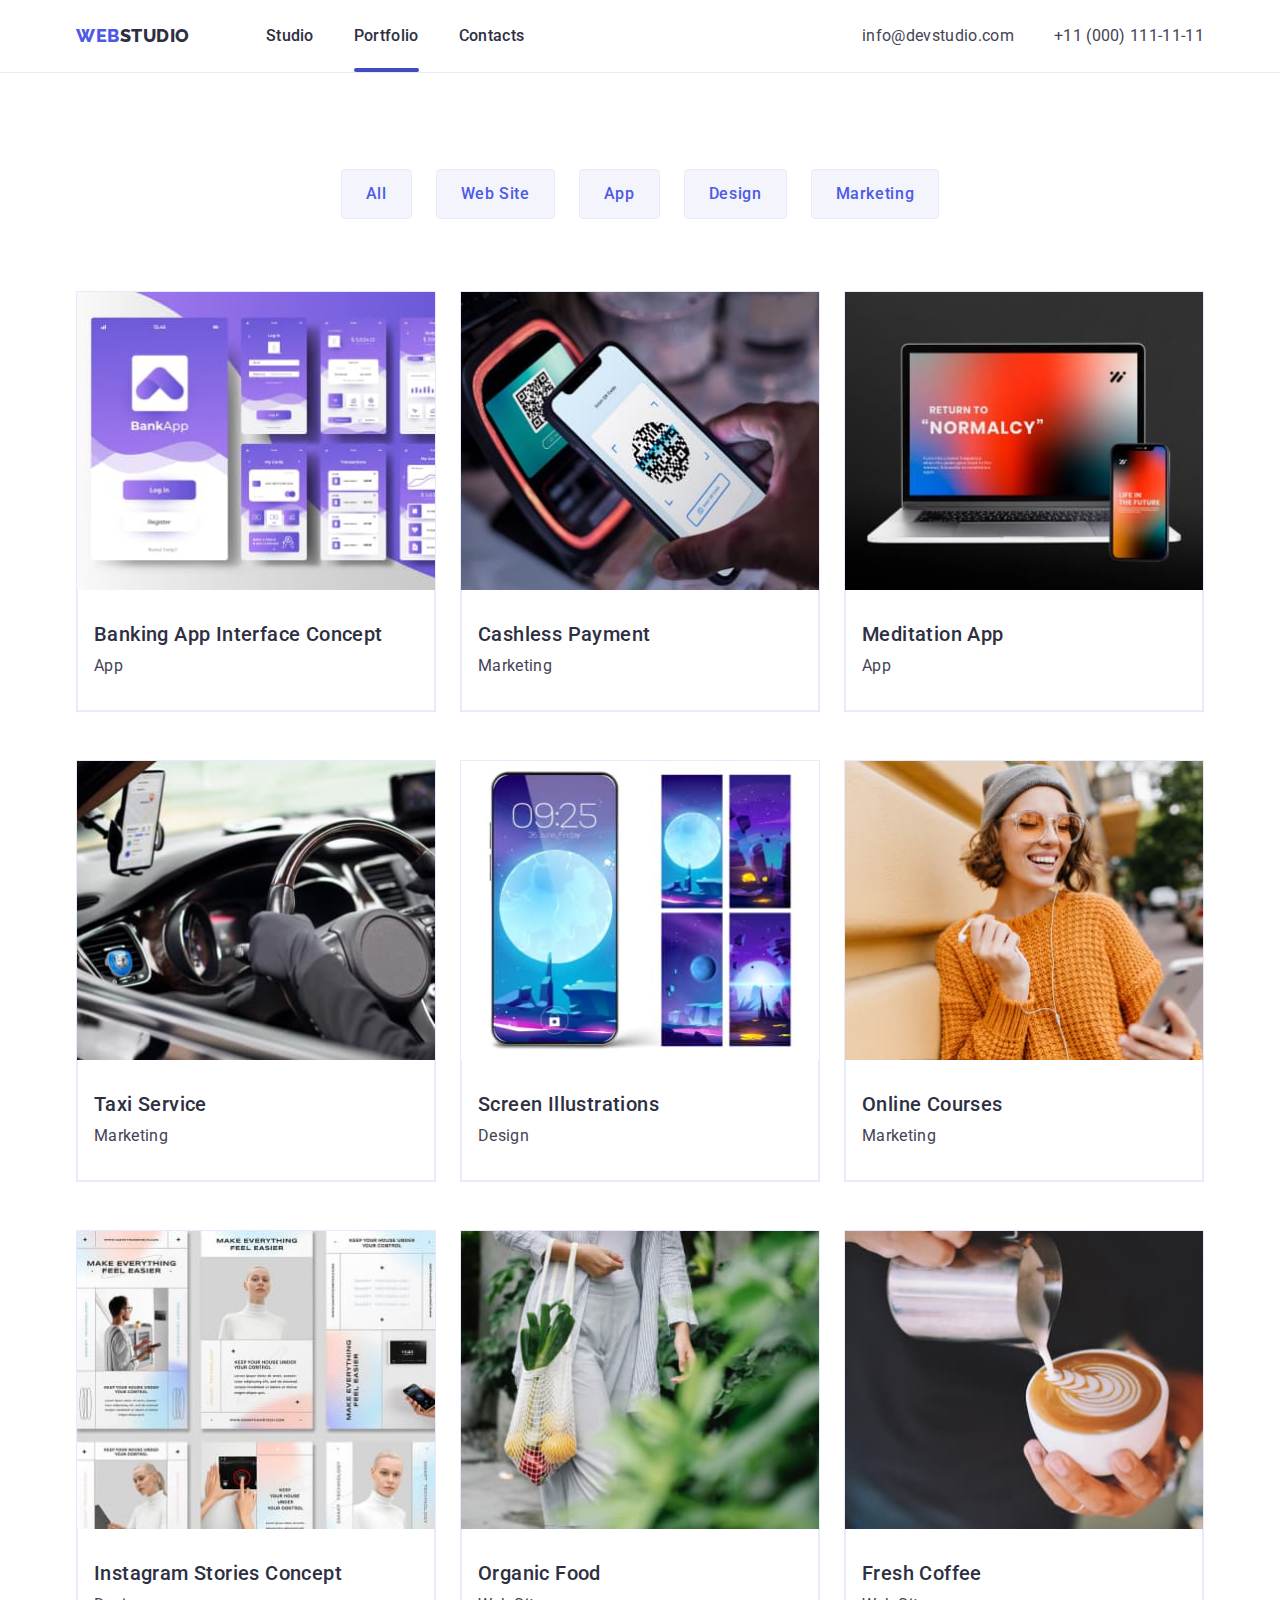
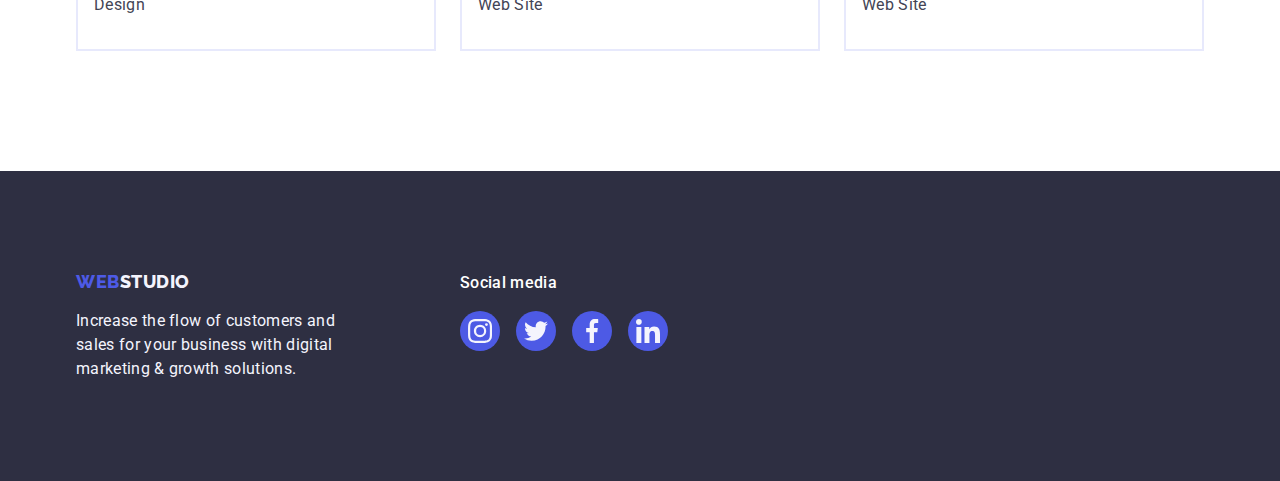
==== portfolio.html @ f9c28d82 "header+footer" ====
<!DOCTYPE html>
<html lang="en">
  <head>
    <meta charset="UTF-8" />
    <meta http-equiv="X-UA-Compatible" content="IE=edge" />
    <meta name="viewport" content="width=device-width, initial-scale=1.0" />
    <title>Document</title>
    <link rel="preconnect" href="https://fonts.googleapis.com" />
    <link rel="preconnect" href="https://fonts.gstatic.com" crossorigin />
    <link rel="preconnect" href="https://fonts.googleapis.com" />
    <link rel="preconnect" href="https://fonts.gstatic.com" crossorigin />
    <link
      href="https://fonts.googleapis.com/css2?family=Raleway:wght@800&family=Roboto:wght@400;500;700;900&display=swap"
      rel="stylesheet"
    />
    <link
      rel="stylesheet"
      href="https://cdnjs.cloudflare.com/ajax/libs/modern-normalize/2.0.0/modern-normalize.min.css"
      integrity="sha512-4xo8blKMVCiXpTaLzQSLSw3KFOVPWhm/TRtuPVc4WG6kUgjH6J03IBuG7JZPkcWMxJ5huwaBpOpnwYElP/m6wg=="
      crossorigin="anonymous"
      referrerpolicy="no-referrer"
    />
    <link rel="stylesheet" href="./css/styles.css" />
  </head>
  <body>
	<header class="header-border">
      <div class="container header-container">
        <nav class="header-navigation">
          <a class="link web" href="./index.html"
            >Web<span class="web-studio">Studio</span></a
          >
          <ul class="header-navigation-list list">
            <li class="navigation-list">
              <a href="./index.html" class="header-nav link">Studio</a>
            </li>
            <li class="navigation-list">
              <a href="./portfolio.html" class="header-nav link current"
                >Portfolio</a
              >
            </li>
            <li class="navigation-list">
              <a href="" class="header-nav link">Contacts</a>
            </li>
          </ul>
        </nav>
        <address class="adress">
          <ul class="header-navigation-adress list">
            <li>
              <a class="btn-adress link" href="mailto:info@devstudio.com"
                >info@devstudio.com
              </a>
            </li>
            <li>
              <a class="btn-adress link" href="tel:+110001111111"
                >+11 (000) 111-11-11</a
              >
            </li>
          </ul>
        </address>
      </div>
    </header>
    <main>
      <section class="section-portfolio-btn">
        <div class="container">
          <h1 class="visually-hidden">Portfolio</h1>
          <ul class="list portfolio-btn">
            <li class="portfolio-btn-list">
              <button type="button" class="btn">All</button>
            </li>
            <li class="portfolio-btn-list">
              <button type="button" class="btn">Web Site</button>
            </li>
            <li class="portfolio-btn-list">
              <button type="button" class="btn">App</button>
            </li>
            <li class="portfolio-btn-list">
              <button type="button" class="btn">Design</button>
            </li>
            <li class="portfolio-btn-list">
              <button type="button" class="btn">Marketing</button>
            </li>
          </ul>
          <ul class="list portfolio-list">
            <li class="portfolio-item-list">
              <a href="#" class="link"></a>
                <div class="overlay">
                  <img
                    src="./images/bankingapp.jpg"
                    alt="bankingapp"
                    width="360"
                    height="300"
                  />
                  <p class="overlay-text">
                    14 Stylish and User-Friendly App Design Concepts · Task
                    Manager App · Calorie Tracker App · Exotic Fruit Ecommerce
                    App · Cloud Storage App
                  </p>
                </div>
                <div class="portfolio-container">
                  <h2 class="rules-description">
                    Banking App Interface Concept
                  </h2>
                  <p class="rules-work">App</p>
                </div>
              </a>
            </li>
            <li class="portfolio-item-list">
              <a href="#" class="link">
               <div class="overlay">
					<img
                  src="./images/payment.jpg"
                  alt="payment"
                  width="360"
                  height="300"
                />
					 <p class="overlay-text">
						14 Stylish and User-Friendly App Design Concepts · Task
						Manager App · Calorie Tracker App · Exotic Fruit Ecommerce
						App · Cloud Storage App
					 </p>
					</div> 
                <div class="portfolio-container">
                  <h2 class="rules-description">Cashless Payment</h2>
                  <p class="rules-work">Marketing</p>
                </div></a
              >
            </li>
            <li class="portfolio-item-list">
              <a href="#" class="link">
					<div class="overlay">
                <img
                  src="./images/Meditationapp.jpg"
                  alt="Meditation"
                  width="360"
                  height="300"
                />
					 <p class="overlay-text">
						14 Stylish and User-Friendly App Design Concepts · Task
						Manager App · Calorie Tracker App · Exotic Fruit Ecommerce
						App · Cloud Storage App
					 </p></div>
                <div class="portfolio-container">
                  <h2 class="rules-description">Meditation App</h2>
                  <p class="rules-work">App</p>
                </div></a
              >
            </li>
            <li class="portfolio-item-list">
              <a href="#" class="link">
					<div class="overlay">
                <img
                  src="./images/Taxi.jpg"
                  alt="TaxiService"
                  width="360"
                  height="300"
                />
					 <p class="overlay-text">
						14 Stylish and User-Friendly App Design Concepts · Task
						Manager App · Calorie Tracker App · Exotic Fruit Ecommerce
						App · Cloud Storage App
					 </p>
					</div>
                <div class="portfolio-container">
                  <h2 class="rules-description">Taxi Service</h2>
                  <p class="rules-work">Marketing</p>
                </div></a
              >
            </li>
            <li class="portfolio-item-list">
              <a href="#" class="link">
					<div class="overlay">
                <img
                  src="./images/screen.jpg"
                  alt="screenillustration"
                  width="360"
                  height="300"
                />
					 <p class="overlay-text">
						14 Stylish and User-Friendly App Design Concepts · Task
						Manager App · Calorie Tracker App · Exotic Fruit Ecommerce
						App · Cloud Storage App
					 </p>
					</div>
                <div class="portfolio-container">
                  <h2 class="rules-description">Screen Illustrations</h2>
                  <p class="rules-work">Design</p>
                </div></a
              >
            </li>
            <li class="portfolio-item-list">
              <a href="#" class="link">
					<div class="overlay">
                <img
                  src="./images/OnlineCourses.jpg"
                  alt="OnlineCourses"
                  width="360"
                  height="300"
                />
					 <p class="overlay-text">
						14 Stylish and User-Friendly App Design Concepts · Task
						Manager App · Calorie Tracker App · Exotic Fruit Ecommerce
						App · Cloud Storage App
					 </p>
					</div>
                <div class="portfolio-container">
                  <h2 class="rules-description">Online Courses</h2>
                  <p class="rules-work">Marketing</p>
                </div></a
              >
            </li>
            <li class="portfolio-item-list">
              <a href="#" class="link">
					<div class="overlay">
                <img
                  src="./images/Instagram.jpg"
                  alt="Instagramstories"
                  width="360"
                  height="300"
                />
					 <p class="overlay-text">
						14 Stylish and User-Friendly App Design Concepts · Task
						Manager App · Calorie Tracker App · Exotic Fruit Ecommerce
						App · Cloud Storage App
					 </p></div>
                <div class="portfolio-container">
                  <h2 class="rules-description">Instagram Stories Concept</h2>
                  <p class="rules-work">Design</p>
                </div></a
              >
            </li>
            <li class="portfolio-item-list">
              <a href="#" class="link">
					<div class="overlay">
                <img
                  src="./images/organicfood.jpg"
                  alt="bankingapp"
                  width="360"
                  height="300"
                />
					 <p class="overlay-text">
						14 Stylish and User-Friendly App Design Concepts · Task
						Manager App · Calorie Tracker App · Exotic Fruit Ecommerce
						App · Cloud Storage App
					 </p>
					</div>
                <div class="portfolio-container">
                  <h2 class="rules-description">Organic Food</h2>
                  <p class="rules-work">Web Site</p>
                </div></a
              >
            </li>
            <li class="portfolio-item-list">
              <a href="#" class="link">
					<div class="overlay">
                <img
                  src="./images/freshcofee.jpg"
                  alt="freshcofee"
                  width="360"
                  height="300"
                />
					 <p class="overlay-text">
						14 Stylish and User-Friendly App Design Concepts · Task
						Manager App · Calorie Tracker App · Exotic Fruit Ecommerce
						App · Cloud Storage App
					 </p>
					</div>
                <div class="portfolio-container">
                  <h2 class="rules-description">Fresh Coffee</h2>
                  <p class="rules-work">Web Site</p>
                </div>
              </a>
            </li>
          </ul>
        </div>
      </section>
    </main>
	 <footer class="footer">
      <div class="container footer-container">
			<div class="footer-studio-flex">
        <a href="./index.html" class="link web-footer"
          >Web<span class="web-studio-footer">Studio</span>
        </a>
        <p class="footer-text">
          Increase the flow of customers and sales for your business with
          digital marketing & growth solutions.
        </p>
		</div>
		  <div class="footer-social-links">
			<h3 class="footer-social-media">Social media</h3>
			<ul class="list social-list">
				<li class="footer-social-item">
				  <a href="" class="svg-link">
					 <svg class="social-link" width="24px" height="24px">
						<use href="./images/icons.svg#icon-instagram-2"></use>
					 </svg>
				  </a>
				</li>
				<li class="footer-social-item">
				  <a href="" class="svg-link">
					<svg class="social-link" width="24px" height="24px">
						<use href="./images/icons.svg#icon-twitter-1"></use>
					 </svg>
				  </a>
				</li>
				<li class="footer-social-item">
				  <a href="" class="svg-link">
					<svg class="social-link" width="24px" height="24px">
						<use href="./images/icons.svg#icon-facebook-1"></use>
					 </svg>
				  </a>
				</li>
				<li class="footer-social-item">
				  <a href="" class="svg-link">
					<svg class="social-link" width="24px" height="24px">
						<use href="./images/icons.svg#icon-linkedin-1"></use>
					 </svg>
				  </a>
				</li>
			 </ul>
		  </div>
      </div>
    </footer>
  </body>
</html>
---- css/styles.css ----
/* Variables */
:root {
--primary-blue: #4D5AE5;
--pressed-blue: #404BBF;
--overlay-dark:#2E2F42;
--success-message:#31D0AA;
--main-text:#434455;
--secondary-text:#8E8F99;
--accent-color:#E7E9FC;
--background-lite:#F4F4FD;
--hero-background:#2E2F42;
--white-background:#FFFFFF;
--modal-background:#FCFCFC;
--btn-color:rgba(0, 0, 0, 0.15);
--text-shadow:rgba(0, 0, 0, 0.25);
--box-shadow:rgba(46, 47, 66, 0.08), 0px 1px 1px 0px rgba(46, 47, 66, 0.16), 0px 1px 6px 0px rgba(46, 47, 66, 0.08);
}
/* Base styles */
*,
*::before,
*::after {
  box-sizing: border-box;
}
ul,
ol {
  padding: 0;
}
body,
h1,
h2,
h3,
h4,
p,
ul,
ol,
li,
figure,
figcaption,
blockquote,
dl,
dd {
  margin: 0;
}
body {
	font-family: "Roboto", sans-serif;
	color: var(--main-text);
	background-color: var(--white-background);
}
address {
	font-style: normal;
}
a {
		text-decoration: none;
		color: currentColor;
	}
img {
	display: block;
	max-width: 100%;
	height: auto;
}
	/* components-style */
.visually-hidden {
		position: absolute;
		width: 1px;
		height: 1px;
		margin: -1px;
		border: 0;
		padding: 0;
		white-space: nowrap;
		clip-path: inset(100%);
		clip: rect(0 0 0 0);
		overflow: hidden;
		}
.container {
	width: 1158px;
	padding: 0 15px;
	margin: 0 auto;
}
.section {
	padding: 120px 0;
}
.section-portfolio-btn {
	padding: 96px 0 120px 0;
}
.portfolio-btn {
	display: flex;
	gap: 24px;
	flex-wrap: wrap;
text-align: center;
justify-content: center;
	margin-bottom: 72px;
	
}
.btn {
	background-color: var(--background-lite);
	color: var(--primary-blue);
	font-family: "Roboto", sans-serif;
	font-size: 16px;
	font-weight: 500;
	line-height: 1.5;
	letter-spacing: 0.04em;
	cursor: pointer;
	display: block;
	padding: 12px 24px;
	border-radius: 4px;
	border: 1px solid var(--accent-color);
	
}
.btn:hover,
.btn:focus {
	background-color: var(--pressed-blue);
	color: var(--white-background);
	border: 1px solid transparent 
	}

.btn-adress {
	font-size: 16px;
	line-height: 1.5;
	font-weight: 400;
	letter-spacing: 0.02em;
}
.btn-adress:hover,
.btn-adress:focus {
	color: var(--pressed-blue);
}
.list {
list-style: none;
}
.link {
	text-decoration: none;
}

/*	HEADER */
.header-border {
	border-bottom: 1px solid var(--accent-color);
}
.header-container {
	display: flex;
	align-items: center;
}
.web {
color: var(--primary-blue);
font-family: "Raleway",sans-serif;
font-weight: 800;
font-size: 18px;
line-height: 1.17;
letter-spacing: 0.03em;
text-transform: uppercase;
display: flex;
align-items: center;
margin-left: auto;
margin-right: 76px;
}
.web-studio {
color: var(--overlay-dark);
}
.header-navigation {
	display: flex;
	align-items: center;
}
.adress {
	margin-left: auto;
}
.header-navigation-adress {
	display: flex;
	gap: 40px;
	
}
.header-navigation-list {
	display: flex;
	margin-left: auto;
	gap: 40px;
}

.header-nav {
	display: block;
	padding: 24px 0;
	color:var(--overlay-dark);
	font-size: 16px;
	font-weight: 500;
	line-height: 1.5; 
	letter-spacing: 0.02em;
}
.header-nav:hover,
.header-nav:focus {
	color: var(--pressed-blue);
}
.navigation-list {
	position: relative;
}
.current::after {
  content: " ";
  background-color: var(--pressed-blue);
  width: 100%;
  height: 4px;
  border-radius: 2px;
  display: block;
  position: absolute;
  top: 68px;
}

/*	BODY */
.heero {
padding: 188px 0;
margin: 0 auto;
display: flex;
max-width: 1440px;
border-color: rgba(46, 47, 66, 0.70);
background-image: linear-gradient(
      rgba(46, 47, 66, 0.70),
      rgba(46, 47, 66, 0.70)
    ),
url(../images/background-image.jpg);
background-repeat: no-repeat;
background-size: cover;
background-position: center;
}
.heero-text {
	color: var(--white-background);
	text-align: center;
	font-size: 56px;
	font-weight: 700;
	line-height: 1.07;
	letter-spacing: 0.02em;
	max-width: 496px;
	margin-top: 0;
	margin-bottom: 48px;
	margin-left: auto;
	margin-right: auto;
}
.btn-heero {
	background-color: var(--primary-blue);
	color: var(--white-background);
	font-family: "Roboto", sans-serif;
	font-size: 16px;
	font-weight: 500;
	line-height: 1.5;
	letter-spacing: 0.04em;
	cursor: pointer;
	padding: 16px 32px;
	border-radius: 4px;
	box-shadow: 0px 4px 4px 0px var(--btn-color);
	display: block;
	margin: 0 auto;
	min-width: 169px;
	height: 56px;
	border: none;
	
}
.btn-heero:hover,
.btn-heero:focus {
	background-color: var(--pressed-blue);
}
.description {
	background-color: var(--white-background);
}
.rules-main-list {
	display: flex;
	gap: 24px;
	margin: 0 auto;
}
.rules-list {
	width: calc((100% - 3*24px)/4);
}
.rules-list-svg {
	display: flex;
	justify-content: center;
	align-items: center;
	background-color: var(--background-lite);
	width: 264px;
	height: 112px;
	border-radius: 4px;
	margin-bottom: 8px;
}
.list-svg {

}
.description-main {
color: var(--overlay-dark);
font-size: 20px;
font-weight: 500;
line-height: 1.2;
letter-spacing: 0.02em;
margin-bottom: 8px;
}
.description-secondary {
line-height: 1.5;
letter-spacing: 0.02em;
text-shadow: 0px 4px 4px 0px var(--text-shadow);

}
.presentation {
	padding-top: 0;
	color: var(--hero-background);
	font-size: 36px;
	font-weight: 700;
	line-height: 1.11;
	letter-spacing: 0.02em;
	
}
.products {
	font-size: 36px;
	line-height: 1.11;
	text-align: center;
	letter-spacing: 0.02em;
	text-transform: capitalize;
	margin-bottom: 72px;
}
.products-list {
	display: flex;
	flex-wrap: wrap;
	gap:24px;
	
}

.team {
	background-color: var(--background-lite);
}
.team-mainlist {
	display: flex;
	flex-wrap: wrap;
	gap: 24px;
}
.team-list {
	background-color: var(--white-background);
	width: calc((100% - 3*24px)/4);
	color: var(--box-shadow);
	border-radius: 0px 0px 4px 4px;
}
.team-our {
	font-size: 36px;
	line-height: 1.11;
	text-align: center;
	letter-spacing: 0.02em;
	text-transform: capitalize;
	color: var(--overlay-dark);
	margin-bottom: 72px;
}
.container-team {
	padding: 32px 0;

}
.team-names {
	color: var(--hero-background);
	font-size: 20px;
	font-weight: 500;
	line-height: 1.2;
	letter-spacing: 0.02em;
	text-align: center;
	margin-bottom: 8px;
}
.team-professions {
	font-size: 16px;
	font-weight: 400;
	line-height: 1.5;
	letter-spacing: 0.02em;
	text-align: center;
	margin-bottom: 8px;
}
.social-list {
	display: flex;
	justify-content: center;
}
.social-item {
	width: 40px;
	height: 40px;
	
}
.social-item:not(:last-child) {
	margin-right: 24px;
}
.svg-link {
	width: 100%;
	height: 100%;
	background-color:var(--primary-blue);
	border-radius: 50%;
	display: flex;
	align-items: center;
	justify-content: center;
	transition: background-color 250ms cubic-bezier(0.4, 0, 0.2, 1);
}
.social-link {
 fill: var(--background-lite);
  transition: fill 250ms cubic-bezier(0.4, 0, 0.2, 1);
}
.svg-link:hover,
.svg-link:focus {
  background-color: var(--pressed-blue);
}
.svg-link:hover .social-link,
.svg-link:focus .social-link {
  fill: var(--background-lite);
}
.customers {
	text-align: center;
	margin-bottom: 72px;
	font-weight: 700;
  font-size: 36px;
  line-height: 1.11;
  letter-spacing: 0.02em;
  color: var(--hero-background);
}
.customers-list {
	display: flex;
	justify-content: center;
}
.customers-item {
	width: 168px;
	height: 88px;
	border-radius: 4px;
	border: 1px solid var(--secondary-text);
	background-position: center;
	background-repeat: no-repeat;
	background-size: 104px 56px;
	transition: border-color 250ms cubic-bezier(0.4, 0, 0.2, 1);
}
.customers-item:not(:last-child) {
	margin-right: 24px;
}
.customers-link-svg {
	width: 100%;
	height: 100%;
	display: flex;
	align-items: center;
	justify-content: center;
	transition: background-color 250ms cubic-bezier(0.4, 0, 0.2, 1);
}
.customers-svg {
	fill: var(--secondary-text);
	transition: fill 250ms cubic-bezier(0.4, 0, 0.2, 1);
}
.customers-item:hover,
.customers-item:focus {
	border-color: var(--pressed-blue);
}
.customers-link-svg:hover .customers-svg,
.customers-link-svg:focus .customers-svg {
	fill: var(--pressed-blue);
}
/* Portfolio-body */
.rules-description {
	color: var(--hero-background);
	font-size: 20px;
	font-weight: 500;
	line-height: 1.2;
	letter-spacing: 0.02em;
	margin-bottom: 8px;
}
.rules-work	{
	font-size: 16px;
	font-weight: 400;
	line-height: 1.5;
	letter-spacing: 0.02em;
	
}
.portfolio-list{
	display: flex;
	flex-wrap: wrap;
	gap: 48px 24px;
}
.portfolio-item-list {
	background-color: var(--white-background);
	width: calc((100% - 48px) / 3);
	border: 1px solid var(--accent-color);
		
}
.overlay {
	position: relative;
	overflow: hidden;
}
.overlay-text{
	position: absolute;
	opacity: 1;
	width: 100%;
	height: 100%;
	padding: 40px 32px 164px 32px;
	display: flex;
	justify-content: center;
	align-items: center;
	color: var(--background-lite);
	background-color: var(--primary-blue);
	top: 0;
	left: 0;
	transition: transform 250ms cubic-bezier(0.4, 0, 0.2, 1);
	transform: translateY(101%);
	font-family: Roboto;
	font-size: 16px;
	line-height: 1.5;
	letter-spacing: 0.02em;
}
.portfolio-item-list:hover .overlay-text {
	transform: translateY(0);
 }
.portfolio-container {
	padding: 32px 16px;
	border: 1px solid var(--accent-color);
	border-top: none;
}
/*	FOOTER */

.footer {
	display: flex;
	background-color: #2E2F42;
	font-size: 16px;
	font-weight: 400;
	line-height: 1.5;
	letter-spacing: 0.02em;
	padding: 100px 0;
}
.footer-container {
	display: flex;
	align-items: baseline;
}
.footer-studio-flex {
	
}
.web-footer {
color: var(--primary-blue);
font-family: "Raleway",sans-serif;
font-weight: 800;
font-size: 18px;
line-height: 1.17;
letter-spacing: 0.03em;
display: inline-block;
text-transform: uppercase;
margin-bottom: 16px;
}
.web-studio-footer {
	color: var(--background-lite);
	font-family: Raleway;
	font-weight: 800;
	font-size: 18px;
	line-height: 1.16;
	letter-spacing: 0.03em;
	text-transform: uppercase;
	}
	.footer-text {
		color: var(--background-lite);
		font-size: 16px;
		font-weight: 400;
		line-height: 1.5;
		letter-spacing: 0.02em;
		max-width: 264px;
		
	}
	.footer-social-links {
		margin-left: 120px;
	}
	.footer-social-media {
		color: var(--white-background);
		font-size: 16px;
		font-weight: 500;
		line-height: 1.5;
		letter-spacing: 0.02em;
		margin-bottom: 16px;
	}
	.footer-social-item {
		width: 40px;
		height: 40px;
		
	}
	.footer-social-item:not(:last-child) {
		margin-right: 16px;
	}
	/* ===MODAL ==== */
	.backdrop {
		position: fixed;
		top: 0;
		left: 0;
		width: 100%;
		height: 100%;
		background-color: rgba(0, 0, 0, 0.2);
		opacity: 1;
		transition: opacity 3s cubic-bezier(0.4, 0, 0.2, 1),
		  visibility 3s cubic-bezier(0.4, 0, 0.2, 1);
	 }
	.modal {
		position: absolute;
		top: 50%;
		left: 50%;
		transform: translate(-50%, -50%) scale(1);
  		transition: transform 3s cubic-bezier(0.4, 0, 0.2, 1);
		width: 408px;
		min-height: 584px;
		border-radius: 4px;
		background: var(--modal-background);
		box-shadow: 0px 2px 1px 0px rgba(0, 0, 0, 0.20), 0px 1px 3px 0px rgba(0, 0, 0, 0.12), 0px 1px 1px 0px rgba(0, 0, 0, 0.14);

	}
	.modal-close-btn {
		position: absolute;
		top: 24px;
		right: 24px;;
	}
	.is-hidden {
		opacity: 0;
		visibility: hidden;
		pointer-events: none;
	}
	.backdrop.is-hidden .modal {
		transform: translate(-50%, -50%) scale(0.5);
	 }
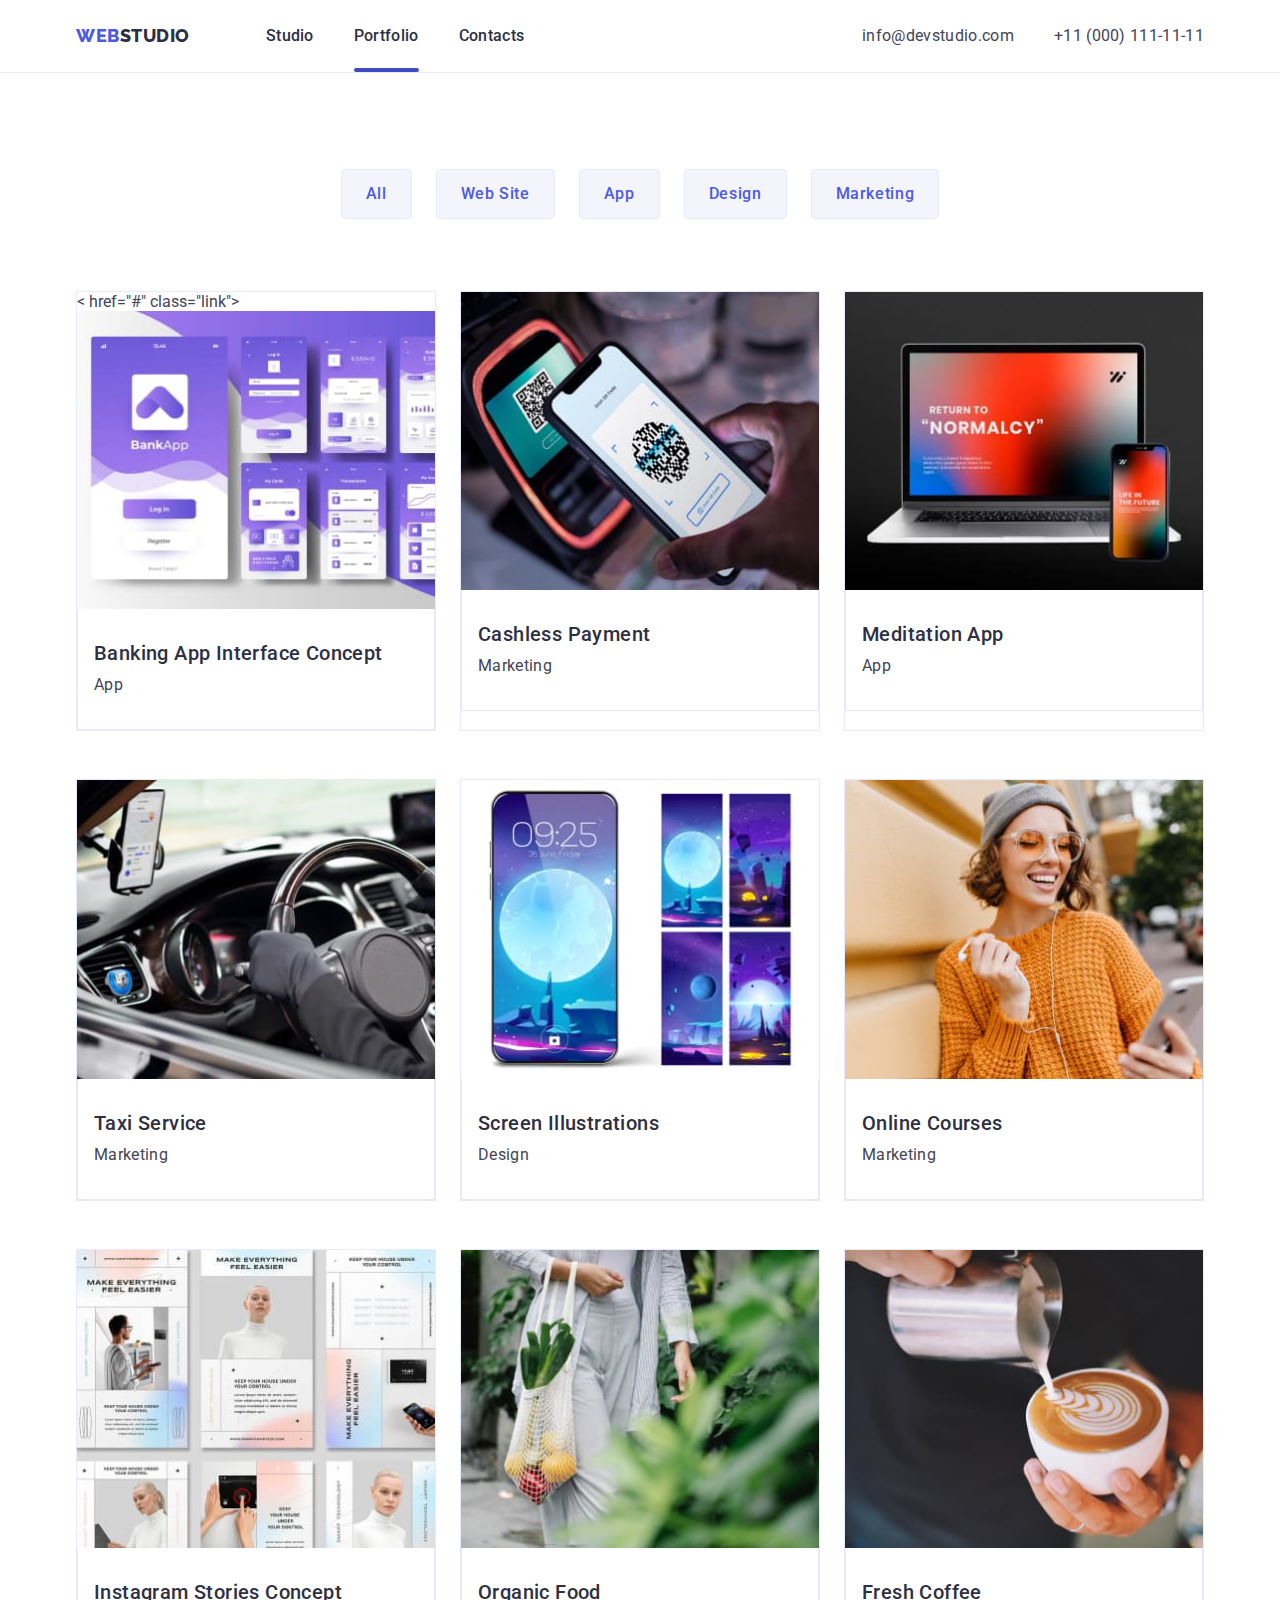
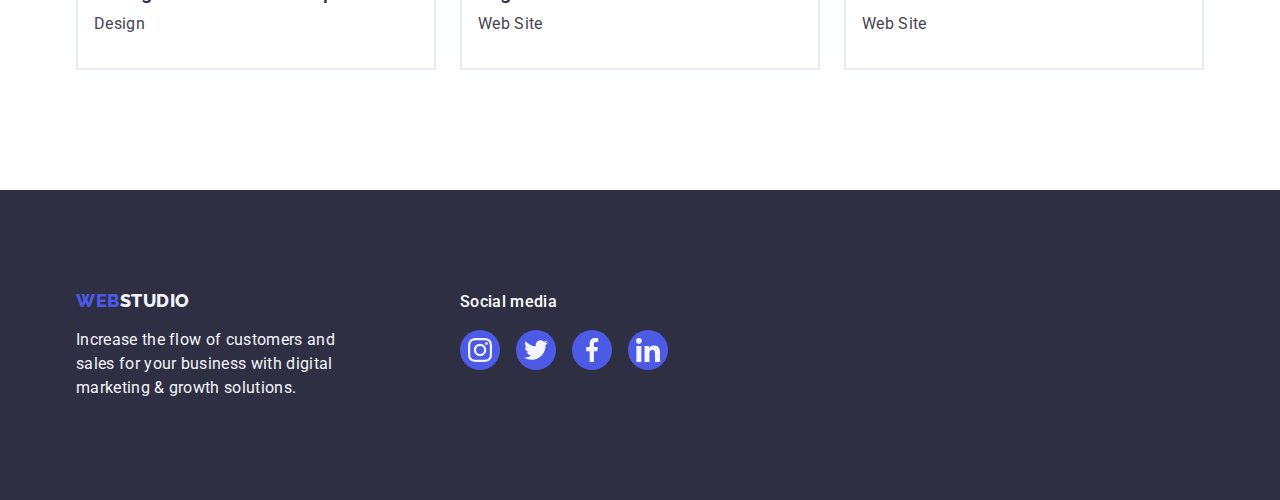
==== commit 12064f88: "htmlvalidation" ====
--- a/portfolio.html
+++ b/portfolio.html
@@ -64,25 +64,25 @@
         <div class="container">
           <h1 class="visually-hidden">Portfolio</h1>
           <ul class="list portfolio-btn">
-            <li class="portfolio-btn-list">
+            <li>
               <button type="button" class="btn">All</button>
             </li>
-            <li class="portfolio-btn-list">
+            <li>
               <button type="button" class="btn">Web Site</button>
             </li>
-            <li class="portfolio-btn-list">
+            <li>
               <button type="button" class="btn">App</button>
             </li>
-            <li class="portfolio-btn-list">
+            <li>
               <button type="button" class="btn">Design</button>
             </li>
-            <li class="portfolio-btn-list">
+            <li>
               <button type="button" class="btn">Marketing</button>
             </li>
           </ul>
           <ul class="list portfolio-list">
             <li class="portfolio-item-list">
-              <a href="#" class="link"></a>
+              < href="#" class="link">
                 <div class="overlay">
                   <img
                     src="./images/bankingapp.jpg"
--- a/css/styles.css
+++ b/css/styles.css
@@ -110,7 +110,8 @@
 .btn:focus {
 	background-color: var(--pressed-blue);
 	color: var(--white-background);
-	border: 1px solid transparent 
+	border: 1px solid transparent ;
+box-shadow: 0px 2px 2px 0px rgba(0, 0, 0, 0.12), 0px 2px 1px 0px rgba(0, 0, 0, 0.08), 0px 3px 1px 0px rgba(0, 0, 0, 0.10);
 	}
 
 .btn-adress {
@@ -326,6 +327,8 @@
 	width: calc((100% - 3*24px)/4);
 	color: var(--box-shadow);
 	border-radius: 0px 0px 4px 4px;
+	border-radius: 0px 0px 4px 4px;
+box-shadow: 0px 2px 1px 0px rgba(46, 47, 66, 0.08), 0px 1px 1px 0px rgba(46, 47, 66, 0.16), 0px 1px 6px 0px rgba(46, 47, 66, 0.08);
 }
 .team-our {
 	font-size: 36px;
@@ -589,8 +592,16 @@
 	}
 	.modal-close-btn {
 		position: absolute;
-		top: 24px;
-		right: 24px;;
+		top: 14px;
+		right: 25px;
+		display: flex;
+		justify-content: center;
+  		align-items: center;
+  		width: 24px;
+  		height: 24px;
+		border-radius: 50%;
+		border: 1px solid rgba(0, 0, 0, 0.1);
+		background-color: var(--accent-color);
 	}
 	.is-hidden {
 		opacity: 0;
@@ -599,4 +610,7 @@
 	}
 	.backdrop.is-hidden .modal {
 		transform: translate(-50%, -50%) scale(0.5);
+	 }
+	 .modal-close-link {
+
 	 }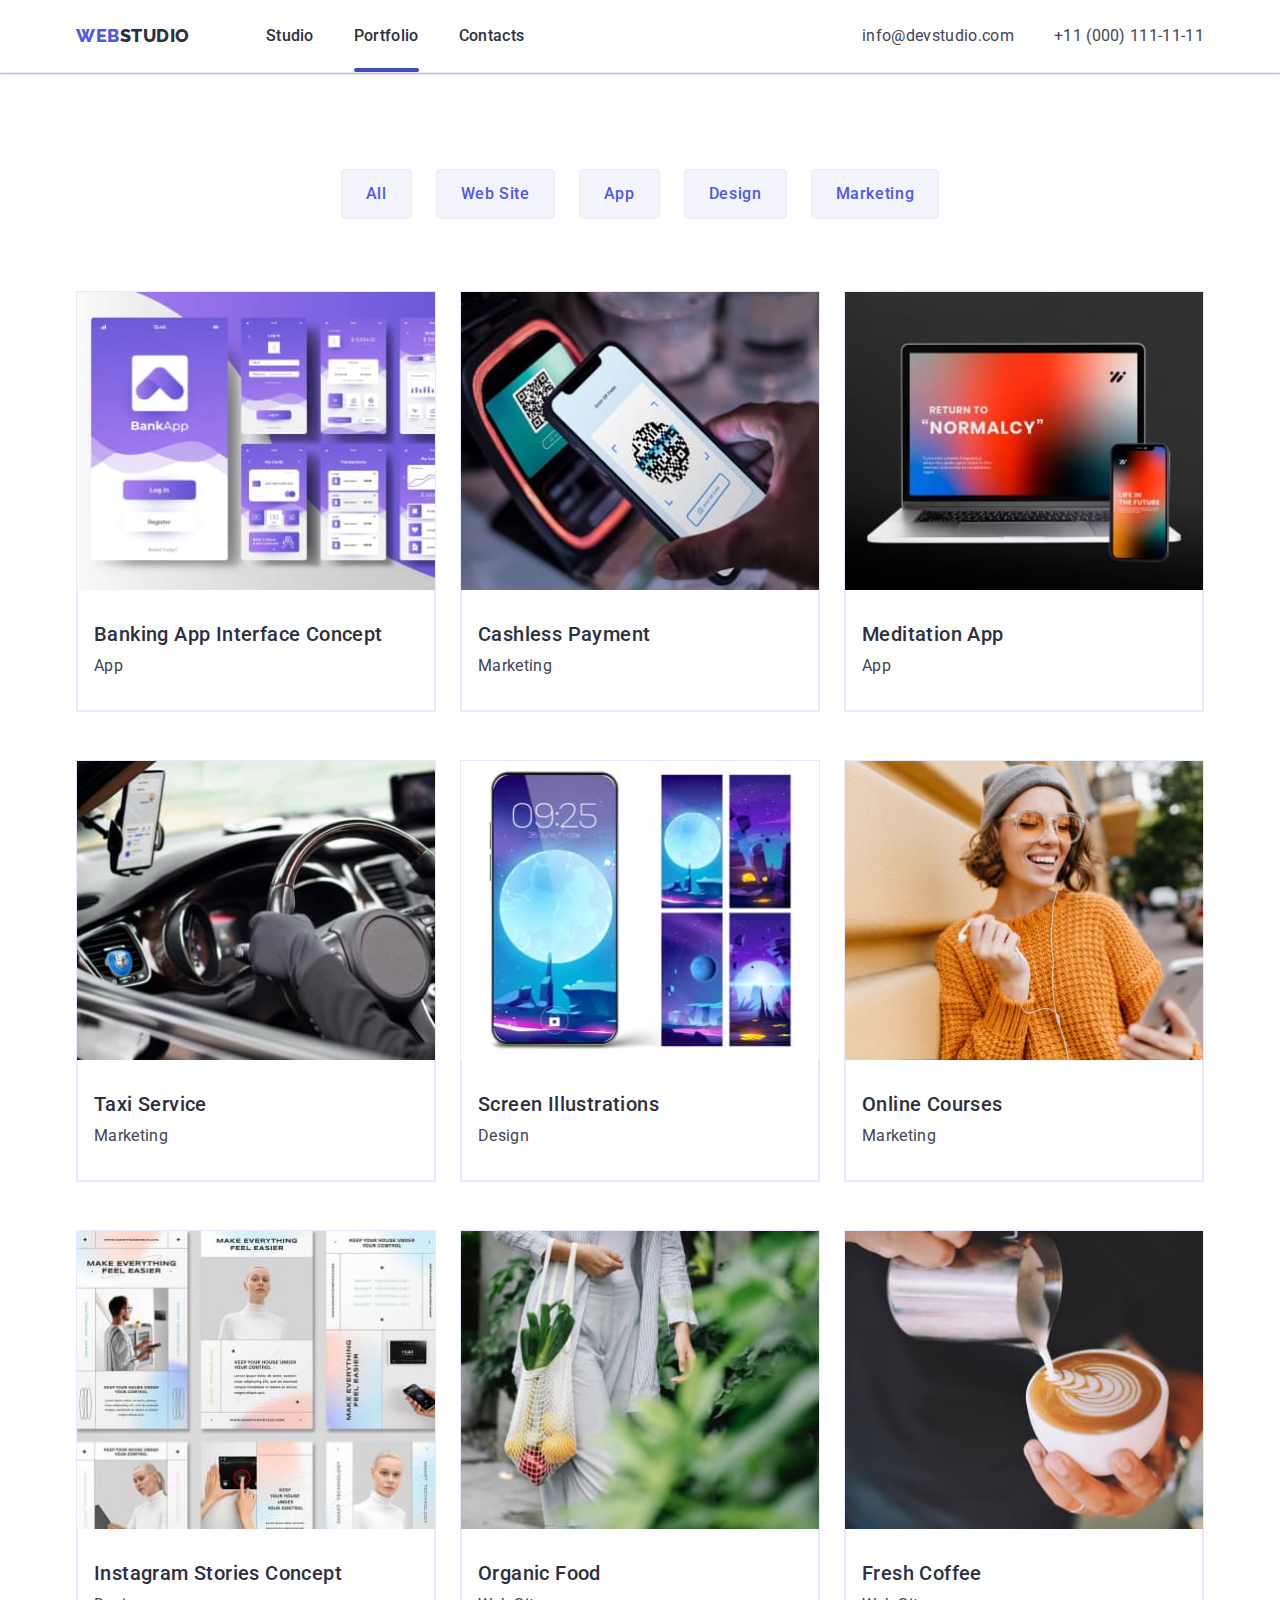
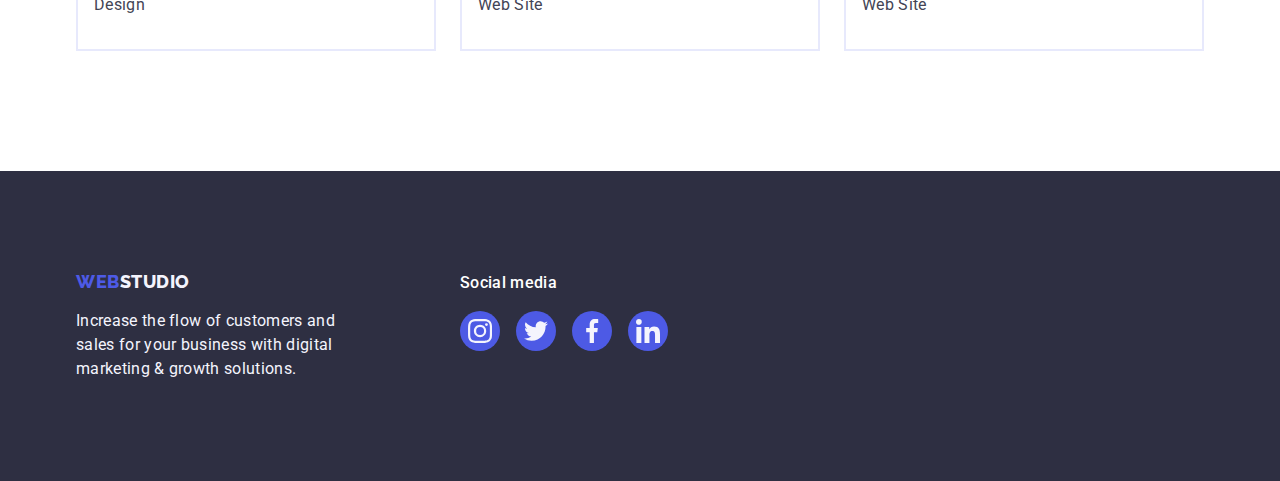
==== commit 072a600b: "wtf" ====
--- a/portfolio.html
+++ b/portfolio.html
@@ -23,7 +23,7 @@
     <link rel="stylesheet" href="./css/styles.css" />
   </head>
   <body>
-	<header class="header-border">
+    <header class="header-border">
       <div class="container header-container">
         <nav class="header-navigation">
           <a class="link web" href="./index.html"
@@ -82,7 +82,7 @@
           </ul>
           <ul class="list portfolio-list">
             <li class="portfolio-item-list">
-              < href="#" class="link">
+              <a href="#" class="link">
                 <div class="overlay">
                   <img
                     src="./images/bankingapp.jpg"
@@ -106,19 +106,19 @@
             </li>
             <li class="portfolio-item-list">
               <a href="#" class="link">
-               <div class="overlay">
-					<img
-                  src="./images/payment.jpg"
-                  alt="payment"
-                  width="360"
-                  height="300"
-                />
-					 <p class="overlay-text">
-						14 Stylish and User-Friendly App Design Concepts · Task
-						Manager App · Calorie Tracker App · Exotic Fruit Ecommerce
-						App · Cloud Storage App
-					 </p>
-					</div> 
+                <div class="overlay">
+                  <img
+                    src="./images/payment.jpg"
+                    alt="payment"
+                    width="360"
+                    height="300"
+                  />
+                  <p class="overlay-text">
+                    14 Stylish and User-Friendly App Design Concepts · Task
+                    Manager App · Calorie Tracker App · Exotic Fruit Ecommerce
+                    App · Cloud Storage App
+                  </p>
+                </div>
                 <div class="portfolio-container">
                   <h2 class="rules-description">Cashless Payment</h2>
                   <p class="rules-work">Marketing</p>
@@ -127,18 +127,19 @@
             </li>
             <li class="portfolio-item-list">
               <a href="#" class="link">
-					<div class="overlay">
-                <img
-                  src="./images/Meditationapp.jpg"
-                  alt="Meditation"
-                  width="360"
-                  height="300"
-                />
-					 <p class="overlay-text">
-						14 Stylish and User-Friendly App Design Concepts · Task
-						Manager App · Calorie Tracker App · Exotic Fruit Ecommerce
-						App · Cloud Storage App
-					 </p></div>
+                <div class="overlay">
+                  <img
+                    src="./images/Meditationapp.jpg"
+                    alt="Meditation"
+                    width="360"
+                    height="300"
+                  />
+                  <p class="overlay-text">
+                    14 Stylish and User-Friendly App Design Concepts · Task
+                    Manager App · Calorie Tracker App · Exotic Fruit Ecommerce
+                    App · Cloud Storage App
+                  </p>
+                </div>
                 <div class="portfolio-container">
                   <h2 class="rules-description">Meditation App</h2>
                   <p class="rules-work">App</p>
@@ -147,19 +148,19 @@
             </li>
             <li class="portfolio-item-list">
               <a href="#" class="link">
-					<div class="overlay">
-                <img
-                  src="./images/Taxi.jpg"
-                  alt="TaxiService"
-                  width="360"
-                  height="300"
-                />
-					 <p class="overlay-text">
-						14 Stylish and User-Friendly App Design Concepts · Task
-						Manager App · Calorie Tracker App · Exotic Fruit Ecommerce
-						App · Cloud Storage App
-					 </p>
-					</div>
+                <div class="overlay">
+                  <img
+                    src="./images/Taxi.jpg"
+                    alt="TaxiService"
+                    width="360"
+                    height="300"
+                  />
+                  <p class="overlay-text">
+                    14 Stylish and User-Friendly App Design Concepts · Task
+                    Manager App · Calorie Tracker App · Exotic Fruit Ecommerce
+                    App · Cloud Storage App
+                  </p>
+                </div>
                 <div class="portfolio-container">
                   <h2 class="rules-description">Taxi Service</h2>
                   <p class="rules-work">Marketing</p>
@@ -168,19 +169,19 @@
             </li>
             <li class="portfolio-item-list">
               <a href="#" class="link">
-					<div class="overlay">
-                <img
-                  src="./images/screen.jpg"
-                  alt="screenillustration"
-                  width="360"
-                  height="300"
-                />
-					 <p class="overlay-text">
-						14 Stylish and User-Friendly App Design Concepts · Task
-						Manager App · Calorie Tracker App · Exotic Fruit Ecommerce
-						App · Cloud Storage App
-					 </p>
-					</div>
+                <div class="overlay">
+                  <img
+                    src="./images/screen.jpg"
+                    alt="screenillustration"
+                    width="360"
+                    height="300"
+                  />
+                  <p class="overlay-text">
+                    14 Stylish and User-Friendly App Design Concepts · Task
+                    Manager App · Calorie Tracker App · Exotic Fruit Ecommerce
+                    App · Cloud Storage App
+                  </p>
+                </div>
                 <div class="portfolio-container">
                   <h2 class="rules-description">Screen Illustrations</h2>
                   <p class="rules-work">Design</p>
@@ -189,19 +190,19 @@
             </li>
             <li class="portfolio-item-list">
               <a href="#" class="link">
-					<div class="overlay">
-                <img
-                  src="./images/OnlineCourses.jpg"
-                  alt="OnlineCourses"
-                  width="360"
-                  height="300"
-                />
-					 <p class="overlay-text">
-						14 Stylish and User-Friendly App Design Concepts · Task
-						Manager App · Calorie Tracker App · Exotic Fruit Ecommerce
-						App · Cloud Storage App
-					 </p>
-					</div>
+                <div class="overlay">
+                  <img
+                    src="./images/OnlineCourses.jpg"
+                    alt="OnlineCourses"
+                    width="360"
+                    height="300"
+                  />
+                  <p class="overlay-text">
+                    14 Stylish and User-Friendly App Design Concepts · Task
+                    Manager App · Calorie Tracker App · Exotic Fruit Ecommerce
+                    App · Cloud Storage App
+                  </p>
+                </div>
                 <div class="portfolio-container">
                   <h2 class="rules-description">Online Courses</h2>
                   <p class="rules-work">Marketing</p>
@@ -210,18 +211,19 @@
             </li>
             <li class="portfolio-item-list">
               <a href="#" class="link">
-					<div class="overlay">
-                <img
-                  src="./images/Instagram.jpg"
-                  alt="Instagramstories"
-                  width="360"
-                  height="300"
-                />
-					 <p class="overlay-text">
-						14 Stylish and User-Friendly App Design Concepts · Task
-						Manager App · Calorie Tracker App · Exotic Fruit Ecommerce
-						App · Cloud Storage App
-					 </p></div>
+                <div class="overlay">
+                  <img
+                    src="./images/Instagram.jpg"
+                    alt="Instagramstories"
+                    width="360"
+                    height="300"
+                  />
+                  <p class="overlay-text">
+                    14 Stylish and User-Friendly App Design Concepts · Task
+                    Manager App · Calorie Tracker App · Exotic Fruit Ecommerce
+                    App · Cloud Storage App
+                  </p>
+                </div>
                 <div class="portfolio-container">
                   <h2 class="rules-description">Instagram Stories Concept</h2>
                   <p class="rules-work">Design</p>
@@ -230,19 +232,19 @@
             </li>
             <li class="portfolio-item-list">
               <a href="#" class="link">
-					<div class="overlay">
-                <img
-                  src="./images/organicfood.jpg"
-                  alt="bankingapp"
-                  width="360"
-                  height="300"
-                />
-					 <p class="overlay-text">
-						14 Stylish and User-Friendly App Design Concepts · Task
-						Manager App · Calorie Tracker App · Exotic Fruit Ecommerce
-						App · Cloud Storage App
-					 </p>
-					</div>
+                <div class="overlay">
+                  <img
+                    src="./images/organicfood.jpg"
+                    alt="bankingapp"
+                    width="360"
+                    height="300"
+                  />
+                  <p class="overlay-text">
+                    14 Stylish and User-Friendly App Design Concepts · Task
+                    Manager App · Calorie Tracker App · Exotic Fruit Ecommerce
+                    App · Cloud Storage App
+                  </p>
+                </div>
                 <div class="portfolio-container">
                   <h2 class="rules-description">Organic Food</h2>
                   <p class="rules-work">Web Site</p>
@@ -251,19 +253,19 @@
             </li>
             <li class="portfolio-item-list">
               <a href="#" class="link">
-					<div class="overlay">
-                <img
-                  src="./images/freshcofee.jpg"
-                  alt="freshcofee"
-                  width="360"
-                  height="300"
-                />
-					 <p class="overlay-text">
-						14 Stylish and User-Friendly App Design Concepts · Task
-						Manager App · Calorie Tracker App · Exotic Fruit Ecommerce
-						App · Cloud Storage App
-					 </p>
-					</div>
+                <div class="overlay">
+                  <img
+                    src="./images/freshcofee.jpg"
+                    alt="freshcofee"
+                    width="360"
+                    height="300"
+                  />
+                  <p class="overlay-text">
+                    14 Stylish and User-Friendly App Design Concepts · Task
+                    Manager App · Calorie Tracker App · Exotic Fruit Ecommerce
+                    App · Cloud Storage App
+                  </p>
+                </div>
                 <div class="portfolio-container">
                   <h2 class="rules-description">Fresh Coffee</h2>
                   <p class="rules-work">Web Site</p>
@@ -274,50 +276,50 @@
         </div>
       </section>
     </main>
-	 <footer class="footer">
+    <footer class="footer">
       <div class="container footer-container">
-			<div class="footer-studio-flex">
-        <a href="./index.html" class="link web-footer"
-          >Web<span class="web-studio-footer">Studio</span>
-        </a>
-        <p class="footer-text">
-          Increase the flow of customers and sales for your business with
-          digital marketing & growth solutions.
-        </p>
-		</div>
-		  <div class="footer-social-links">
-			<h3 class="footer-social-media">Social media</h3>
-			<ul class="list social-list">
-				<li class="footer-social-item">
-				  <a href="" class="svg-link">
-					 <svg class="social-link" width="24px" height="24px">
-						<use href="./images/icons.svg#icon-instagram-2"></use>
-					 </svg>
-				  </a>
-				</li>
-				<li class="footer-social-item">
-				  <a href="" class="svg-link">
-					<svg class="social-link" width="24px" height="24px">
-						<use href="./images/icons.svg#icon-twitter-1"></use>
-					 </svg>
-				  </a>
-				</li>
-				<li class="footer-social-item">
-				  <a href="" class="svg-link">
-					<svg class="social-link" width="24px" height="24px">
-						<use href="./images/icons.svg#icon-facebook-1"></use>
-					 </svg>
-				  </a>
-				</li>
-				<li class="footer-social-item">
-				  <a href="" class="svg-link">
-					<svg class="social-link" width="24px" height="24px">
-						<use href="./images/icons.svg#icon-linkedin-1"></use>
-					 </svg>
-				  </a>
-				</li>
-			 </ul>
-		  </div>
+        <div class="footer-studio-flex">
+          <a href="./index.html" class="link web-footer"
+            >Web<span class="web-studio-footer">Studio</span>
+          </a>
+          <p class="footer-text">
+            Increase the flow of customers and sales for your business with
+            digital marketing & growth solutions.
+          </p>
+        </div>
+        <div class="footer-social-links">
+          <h3 class="footer-social-media">Social media</h3>
+          <ul class="list social-list">
+            <li class="footer-social-item">
+              <a href="" class="svg-link">
+                <svg class="social-link" width="24px" height="24px">
+                  <use href="./images/icons.svg#icon-instagram-2"></use>
+                </svg>
+              </a>
+            </li>
+            <li class="footer-social-item">
+              <a href="" class="svg-link">
+                <svg class="social-link" width="24px" height="24px">
+                  <use href="./images/icons.svg#icon-twitter-1"></use>
+                </svg>
+              </a>
+            </li>
+            <li class="footer-social-item">
+              <a href="" class="svg-link">
+                <svg class="social-link" width="24px" height="24px">
+                  <use href="./images/icons.svg#icon-facebook-1"></use>
+                </svg>
+              </a>
+            </li>
+            <li class="footer-social-item">
+              <a href="" class="svg-link">
+                <svg class="social-link" width="24px" height="24px">
+                  <use href="./images/icons.svg#icon-linkedin-1"></use>
+                </svg>
+              </a>
+            </li>
+          </ul>
+        </div>
       </div>
     </footer>
   </body>
--- a/css/styles.css
+++ b/css/styles.css
@@ -134,6 +134,7 @@
 /*	HEADER */
 .header-border {
 	border-bottom: 1px solid var(--accent-color);
+	box-shadow: 0px 2px 1px rgba(46, 47, 66, 0.08), 0px 1px 1px rgba(46, 47, 66, 0.16), 0px 1px 6px rgba(46, 47, 66, 0.08);
 }
 .header-container {
 	display: flex;
@@ -181,6 +182,7 @@
 	font-weight: 500;
 	line-height: 1.5; 
 	letter-spacing: 0.02em;
+	position: relative;
 }
 .header-nav:hover,
 .header-nav:focus {
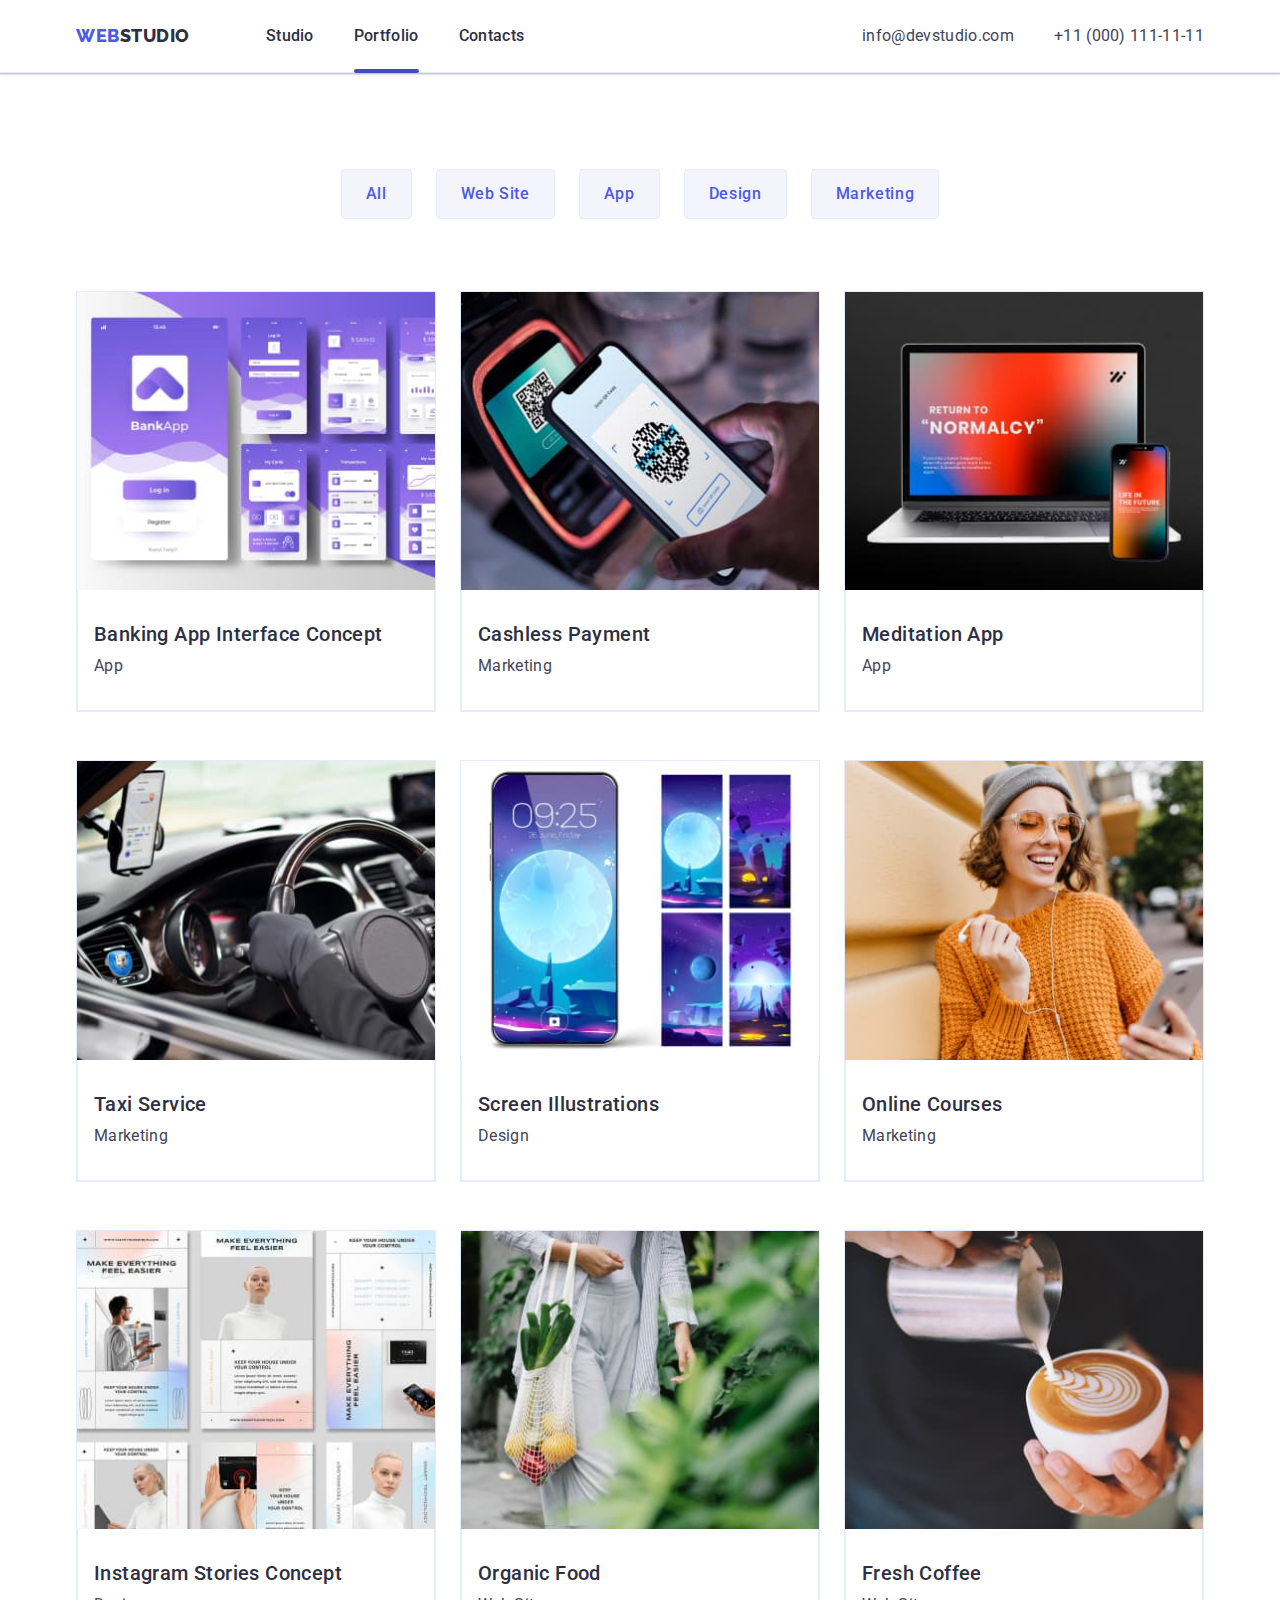
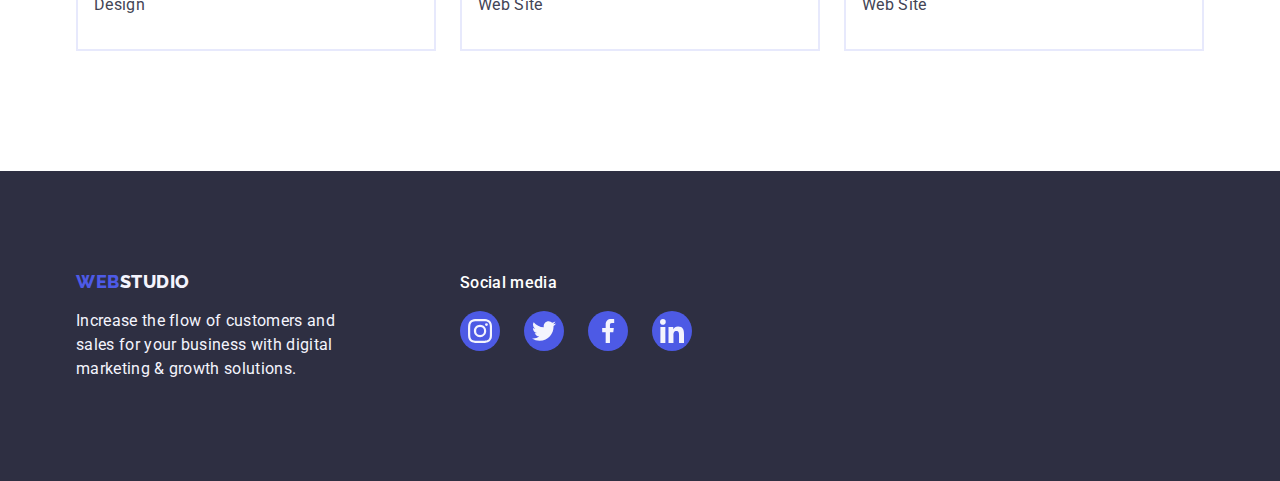
==== commit 3f3465f7: "footer" ====
--- a/portfolio.html
+++ b/portfolio.html
@@ -288,7 +288,7 @@
           </p>
         </div>
         <div class="footer-social-links">
-          <h3 class="footer-social-media">Social media</h3>
+          <p class="footer-social-media">Social media</p>
           <ul class="list social-list">
             <li class="footer-social-item">
               <a href="" class="svg-link">
--- a/css/styles.css
+++ b/css/styles.css
@@ -183,6 +183,7 @@
 	line-height: 1.5; 
 	letter-spacing: 0.02em;
 	position: relative;
+	transition: color 250ms cubic-bezier(0.4, 0, 0.2, 1);
 }
 .header-nav:hover,
 .header-nav:focus {
@@ -192,14 +193,14 @@
 	position: relative;
 }
 .current::after {
-  content: " ";
+  content: "";
   background-color: var(--pressed-blue);
   width: 100%;
   height: 4px;
   border-radius: 2px;
   display: block;
   position: absolute;
-  top: 68px;
+  bottom: -1px;
 }
 
 /*	BODY */
@@ -248,6 +249,7 @@
 	min-width: 169px;
 	height: 56px;
 	border: none;
+	transition: background-color 250ms cubic-bezier(0.4, 0, 0.2, 1);
 	
 }
 .btn-heero:hover,
@@ -275,9 +277,7 @@
 	border-radius: 4px;
 	margin-bottom: 8px;
 }
-.list-svg {
-
-}
+
 .description-main {
 color: var(--overlay-dark);
 font-size: 20px;
@@ -315,7 +315,6 @@
 	gap:24px;
 	
 }
-
 .team {
 	background-color: var(--background-lite);
 }
@@ -365,15 +364,15 @@
 .social-list {
 	display: flex;
 	justify-content: center;
+	gap: 24px;
 }
 .social-item {
 	width: 40px;
 	height: 40px;
 	
-}
-.social-item:not(:last-child) {
-	margin-right: 24px;
-}
+	
+}
+
 .svg-link {
 	width: 100%;
 	height: 100%;
@@ -408,6 +407,9 @@
 .customers-list {
 	display: flex;
 	justify-content: center;
+	gap: 24px;
+	transition: border-color 250ms cubic-bezier(0.4, 0, 0.2, 1);
+	transition: color 250ms cubic-bezier(0.4, 0, 0.2, 1);
 }
 .customers-item {
 	width: 168px;
@@ -417,25 +419,27 @@
 	background-position: center;
 	background-repeat: no-repeat;
 	background-size: 104px 56px;
-	transition: border-color 250ms cubic-bezier(0.4, 0, 0.2, 1);
-}
-.customers-item:not(:last-child) {
-	margin-right: 24px;
-}
+	
+}
+
 .customers-link-svg {
 	width: 100%;
 	height: 100%;
 	display: flex;
 	align-items: center;
 	justify-content: center;
-	transition: background-color 250ms cubic-bezier(0.4, 0, 0.2, 1);
+	color: var(--secondary-text);
+	border: 1px solid var(--secondary-text);
+	border-radius: 4px;
+	
 }
 .customers-svg {
-	fill: var(--secondary-text);
+	fill: currentColor;
 	transition: fill 250ms cubic-bezier(0.4, 0, 0.2, 1);
 }
-.customers-item:hover,
-.customers-item:focus {
+.customers-link-svg:hover,
+.customers-link-svg:focus {
+	color: var(--pressed-blue);
 	border-color: var(--pressed-blue);
 }
 .customers-link-svg:hover .customers-svg,
@@ -517,7 +521,7 @@
 	align-items: baseline;
 }
 .footer-studio-flex {
-	
+	margin-right: 120px;
 }
 .web-footer {
 color: var(--primary-blue);
@@ -548,8 +552,9 @@
 		max-width: 264px;
 		
 	}
-	.footer-social-links {
-		margin-left: 120px;
+	.footer-social-list {
+		display: flex;
+		gap: 16px;
 	}
 	.footer-social-media {
 		color: var(--white-background);
@@ -562,11 +567,12 @@
 	.footer-social-item {
 		width: 40px;
 		height: 40px;
-		
-	}
-	.footer-social-item:not(:last-child) {
-		margin-right: 16px;
-	}
+	}
+	.footer-social-item .svg-link:hover,
+	.footer-social-item .svg-link:focus {
+	  background-color: #31D0AA;
+	}
+	
 	/* ===MODAL ==== */
 	.backdrop {
 		position: fixed;
@@ -574,17 +580,17 @@
 		left: 0;
 		width: 100%;
 		height: 100%;
-		background-color: rgba(0, 0, 0, 0.2);
+		background-color: rgba(46, 47, 66, 0.4);
 		opacity: 1;
-		transition: opacity 3s cubic-bezier(0.4, 0, 0.2, 1),
-		  visibility 3s cubic-bezier(0.4, 0, 0.2, 1);
+		transition: opacity 250ms cubic-bezier(0.4, 0, 0.2, 1),
+		  visibility 250ms cubic-bezier(0.4, 0, 0.2, 1);
 	 }
 	.modal {
 		position: absolute;
 		top: 50%;
 		left: 50%;
 		transform: translate(-50%, -50%) scale(1);
-  		transition: transform 3s cubic-bezier(0.4, 0, 0.2, 1);
+  		transition: transform 250ms cubic-bezier(0.4, 0, 0.2, 1);
 		width: 408px;
 		min-height: 584px;
 		border-radius: 4px;
@@ -604,6 +610,14 @@
 		border-radius: 50%;
 		border: 1px solid rgba(0, 0, 0, 0.1);
 		background-color: var(--accent-color);
+		padding: 0;
+		cursor: pointer;
+		transition: background-color 250ms cubic-bezier(0.4, 0, 0.2, 1), border 250ms cubic-bezier(0.4, 0, 0.2, 1);
+	}
+	.modal-close-btn:hover,
+	.modal-close-btn:focus {
+		background-color: var(--pressed-blue);
+		border: none;
 	}
 	.is-hidden {
 		opacity: 0;
@@ -613,6 +627,7 @@
 	.backdrop.is-hidden .modal {
 		transform: translate(-50%, -50%) scale(0.5);
 	 }
-	 .modal-close-link {
-
-	 }+	 .svg-modal {
+		ransition: fill 250ms cubic-bezier(0.4, 0, 0.2, 1);
+	 }
+	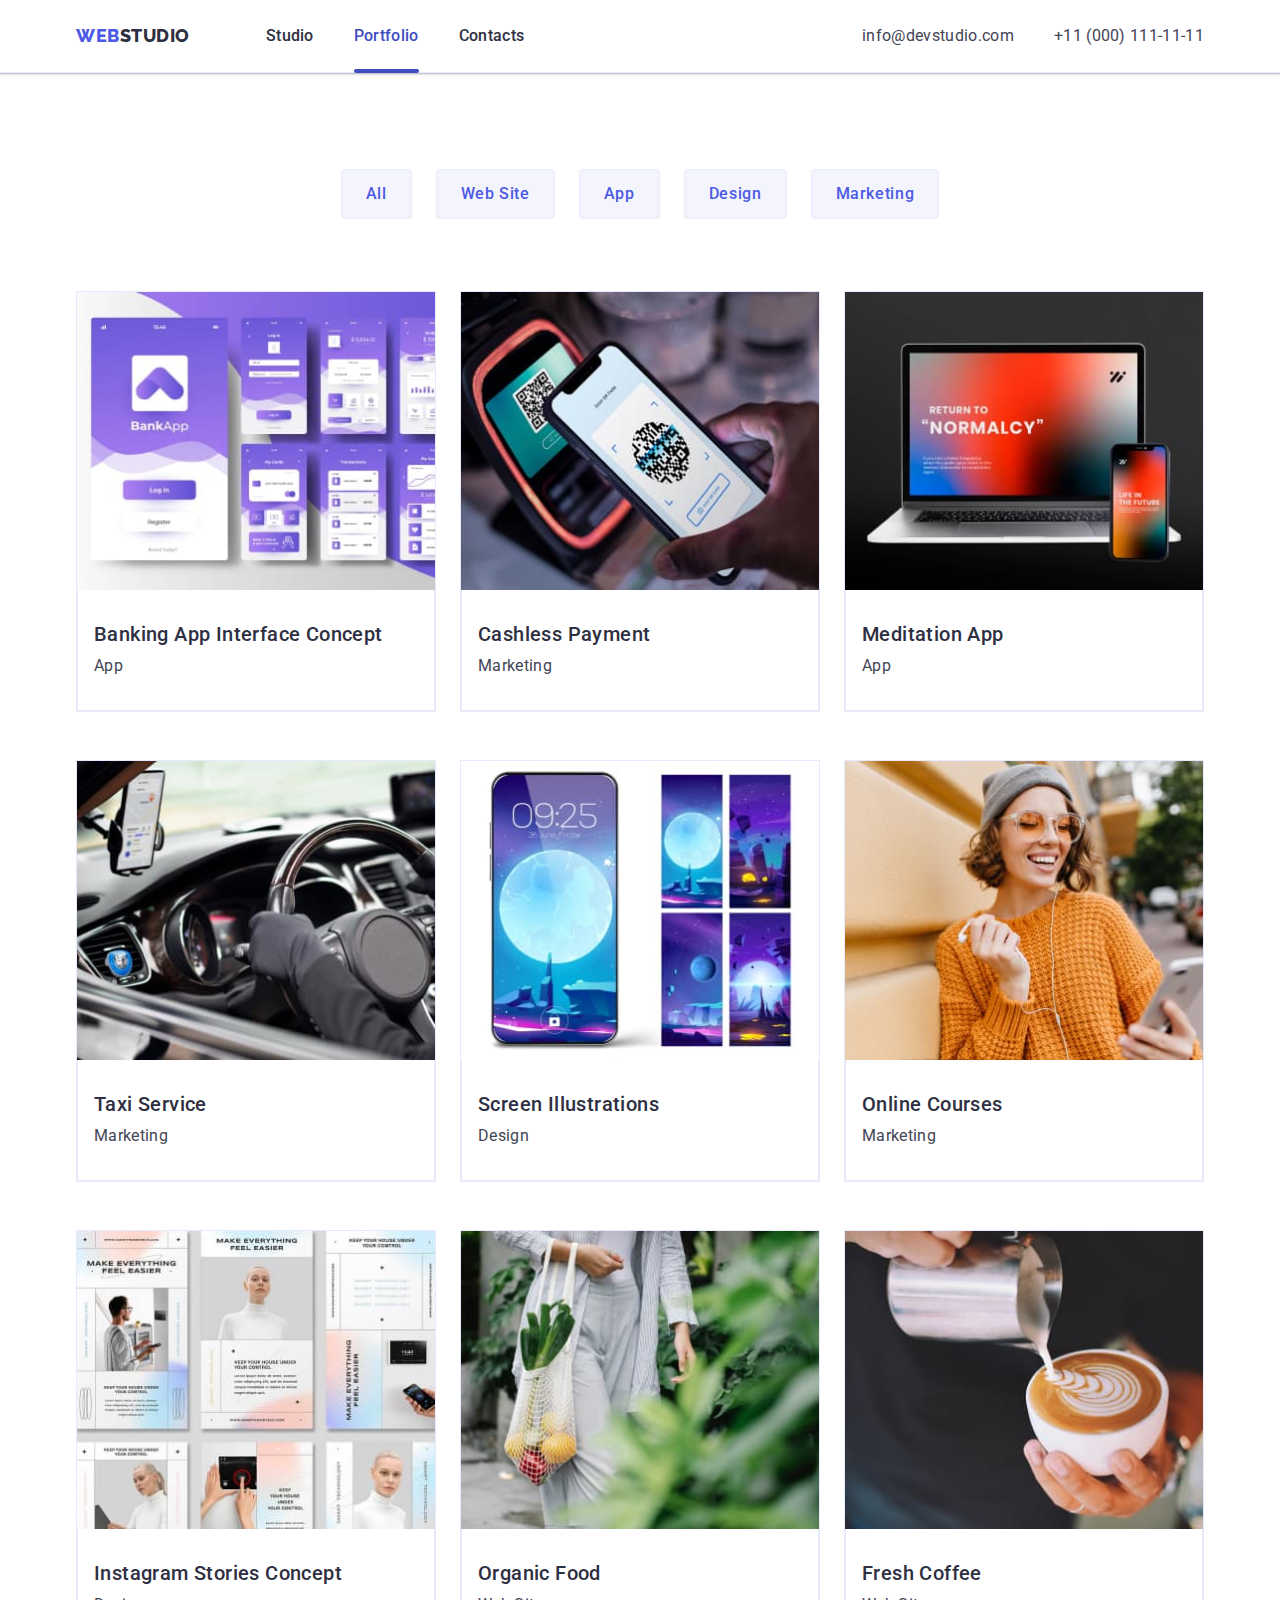
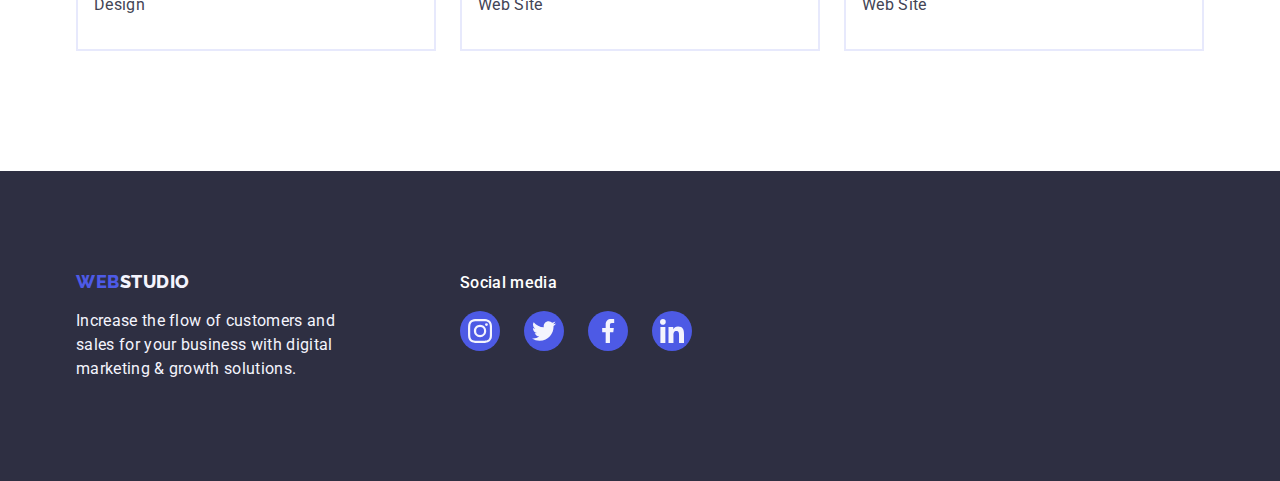
==== commit 19ad3d30: "header" ====
--- a/portfolio.html
+++ b/portfolio.html
@@ -292,28 +292,28 @@
           <ul class="list social-list">
             <li class="footer-social-item">
               <a href="" class="svg-link">
-                <svg class="social-link" width="24px" height="24px">
+                <svg class="social-link" width="24" height="24">
                   <use href="./images/icons.svg#icon-instagram-2"></use>
                 </svg>
               </a>
             </li>
             <li class="footer-social-item">
               <a href="" class="svg-link">
-                <svg class="social-link" width="24px" height="24px">
+                <svg class="social-link" width="24" height="24">
                   <use href="./images/icons.svg#icon-twitter-1"></use>
                 </svg>
               </a>
             </li>
             <li class="footer-social-item">
               <a href="" class="svg-link">
-                <svg class="social-link" width="24px" height="24px">
+                <svg class="social-link" width="24" height="24">
                   <use href="./images/icons.svg#icon-facebook-1"></use>
                 </svg>
               </a>
             </li>
             <li class="footer-social-item">
               <a href="" class="svg-link">
-                <svg class="social-link" width="24px" height="24px">
+                <svg class="social-link" width="24" height="24">
                   <use href="./images/icons.svg#icon-linkedin-1"></use>
                 </svg>
               </a>
--- a/css/styles.css
+++ b/css/styles.css
@@ -104,6 +104,7 @@
 	padding: 12px 24px;
 	border-radius: 4px;
 	border: 1px solid var(--accent-color);
+	transition: color 250ms cubic-bezier(0.4, 0, 0.2, 1), background-color 250ms cubic-bezier(0.4, 0, 0.2, 1), border-color 250ms cubic-bezier(0.4, 0, 0.2, 1), box-shadow 250ms cubic-bezier(0.4, 0, 0.2, 1); 
 	
 }
 .btn:hover,
@@ -166,6 +167,7 @@
 .header-navigation-adress {
 	display: flex;
 	gap: 40px;
+	transition: color 250ms cubic-bezier(0.4, 0, 0.2, 1); 
 	
 }
 .header-navigation-list {
@@ -191,6 +193,9 @@
 }
 .navigation-list {
 	position: relative;
+}
+.current {
+	color: var(--pressed-blue);
 }
 .current::after {
   content: "";
@@ -468,10 +473,15 @@
 	gap: 48px 24px;
 }
 .portfolio-item-list {
+	display: block;
 	background-color: var(--white-background);
 	width: calc((100% - 48px) / 3);
 	border: 1px solid var(--accent-color);
 		
+}
+.portfolio-item-list:hover,
+.portfolio-item-list:focus {
+	box-shadow: 0px 1px 6px rgba(46, 47, 66, 0.08), 0px 1px 1px rgba(46, 47, 66, 0.16), 0px 2px 1px rgba(46, 47, 66, 0.08);
 }
 .overlay {
 	position: relative;
@@ -600,8 +610,8 @@
 	}
 	.modal-close-btn {
 		position: absolute;
-		top: 14px;
-		right: 25px;
+		top: 24px;
+		right: 24px;
 		display: flex;
 		justify-content: center;
   		align-items: center;
@@ -616,6 +626,7 @@
 	}
 	.modal-close-btn:hover,
 	.modal-close-btn:focus {
+		fill: var(--white-background);
 		background-color: var(--pressed-blue);
 		border: none;
 	}
@@ -628,6 +639,6 @@
 		transform: translate(-50%, -50%) scale(0.5);
 	 }
 	 .svg-modal {
-		ransition: fill 250ms cubic-bezier(0.4, 0, 0.2, 1);
+		transition: fill 250ms cubic-bezier(0.4, 0, 0.2, 1);
 	 }
 	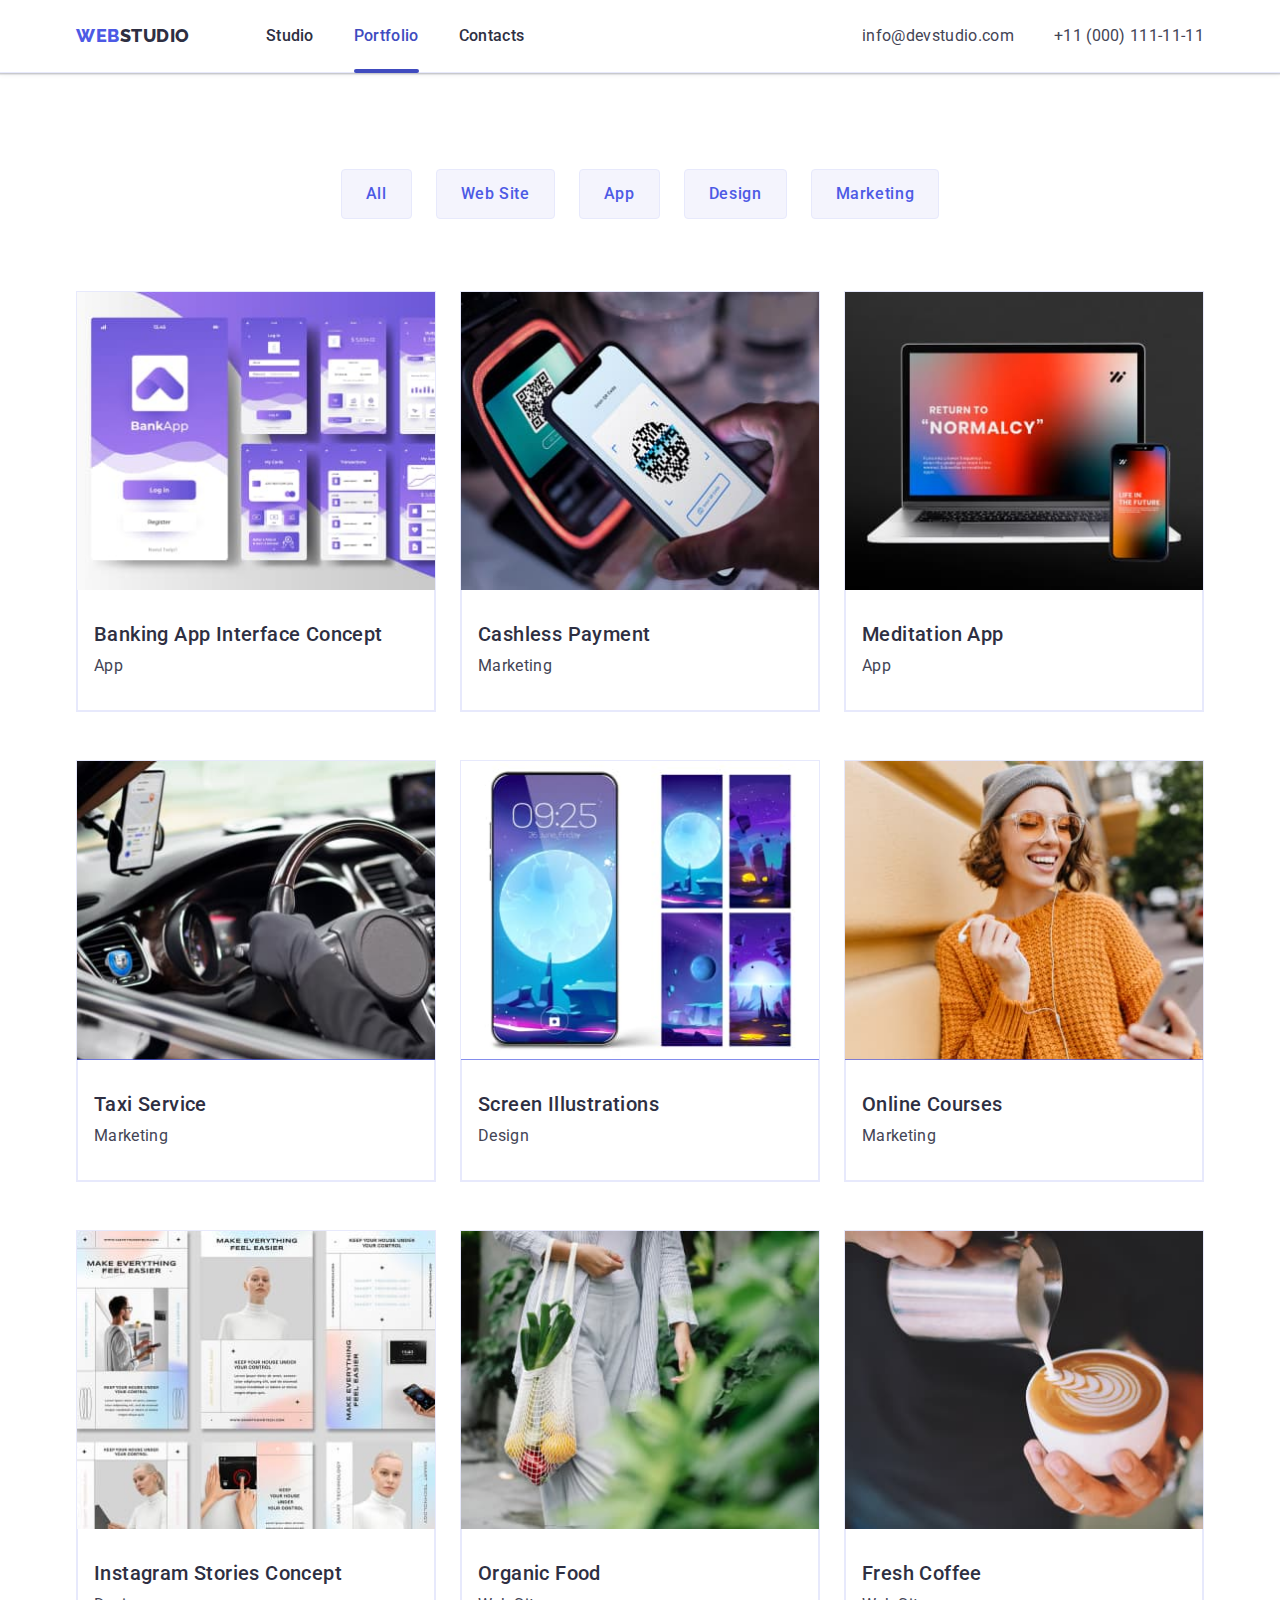
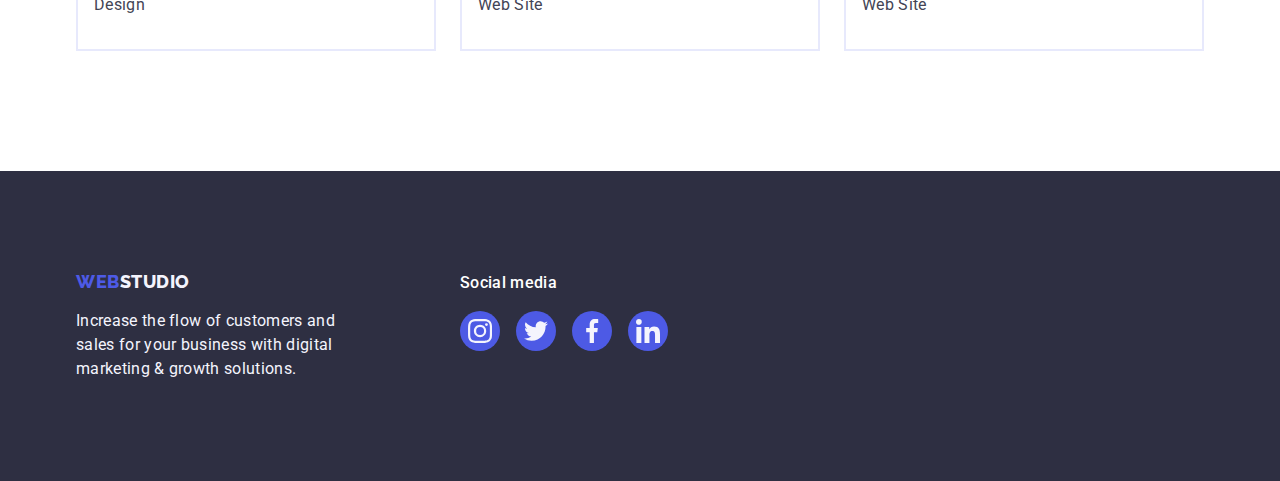
==== commit ba5f4e73: "1" ====
--- a/portfolio.html
+++ b/portfolio.html
@@ -289,7 +289,7 @@
         </div>
         <div class="footer-social-links">
           <p class="footer-social-media">Social media</p>
-          <ul class="list social-list">
+          <ul class="list footer-social-list">
             <li class="footer-social-item">
               <a href="" class="svg-link">
                 <svg class="social-link" width="24" height="24">
--- a/css/styles.css
+++ b/css/styles.css
@@ -120,6 +120,7 @@
 	line-height: 1.5;
 	font-weight: 400;
 	letter-spacing: 0.02em;
+	transition: color 250ms cubic-bezier(0.4, 0, 0.2, 1); 
 }
 .btn-adress:hover,
 .btn-adress:focus {
@@ -424,9 +425,7 @@
 	background-position: center;
 	background-repeat: no-repeat;
 	background-size: 104px 56px;
-	
-}
-
+}
 .customers-link-svg {
 	width: 100%;
 	height: 100%;
@@ -436,7 +435,7 @@
 	color: var(--secondary-text);
 	border: 1px solid var(--secondary-text);
 	border-radius: 4px;
-	
+	transition: border-color 250ms cubic-bezier(0.4, 0, 0.2, 1), color 250ms cubic-bezier(0.4, 0, 0.2, 1); 
 }
 .customers-svg {
 	fill: currentColor;
@@ -471,19 +470,23 @@
 	display: flex;
 	flex-wrap: wrap;
 	gap: 48px 24px;
+	transition: box-shadow 250ms cubic-bezier(0.4, 0, 0.2, 1);
 }
 .portfolio-item-list {
 	display: block;
 	background-color: var(--white-background);
 	width: calc((100% - 48px) / 3);
 	border: 1px solid var(--accent-color);
+	transition: box-shadow 250ms cubic-bezier(0.4, 0, 0.2, 1);
 		
 }
 .portfolio-item-list:hover,
 .portfolio-item-list:focus {
 	box-shadow: 0px 1px 6px rgba(46, 47, 66, 0.08), 0px 1px 1px rgba(46, 47, 66, 0.16), 0px 2px 1px rgba(46, 47, 66, 0.08);
+
 }
 .overlay {
+	display: block;
 	position: relative;
 	overflow: hidden;
 }
@@ -492,7 +495,7 @@
 	opacity: 1;
 	width: 100%;
 	height: 100%;
-	padding: 40px 32px 164px 32px;
+	padding: 40px 32px;
 	display: flex;
 	justify-content: center;
 	align-items: center;
@@ -501,13 +504,14 @@
 	top: 0;
 	left: 0;
 	transition: transform 250ms cubic-bezier(0.4, 0, 0.2, 1);
-	transform: translateY(101%);
+	transform: translateY(100%);
 	font-family: Roboto;
 	font-size: 16px;
 	line-height: 1.5;
 	letter-spacing: 0.02em;
 }
-.portfolio-item-list:hover .overlay-text {
+.portfolio-item-list:hover .overlay-text,
+.link:focus .overlay-text {
 	transform: translateY(0);
  }
 .portfolio-container {
